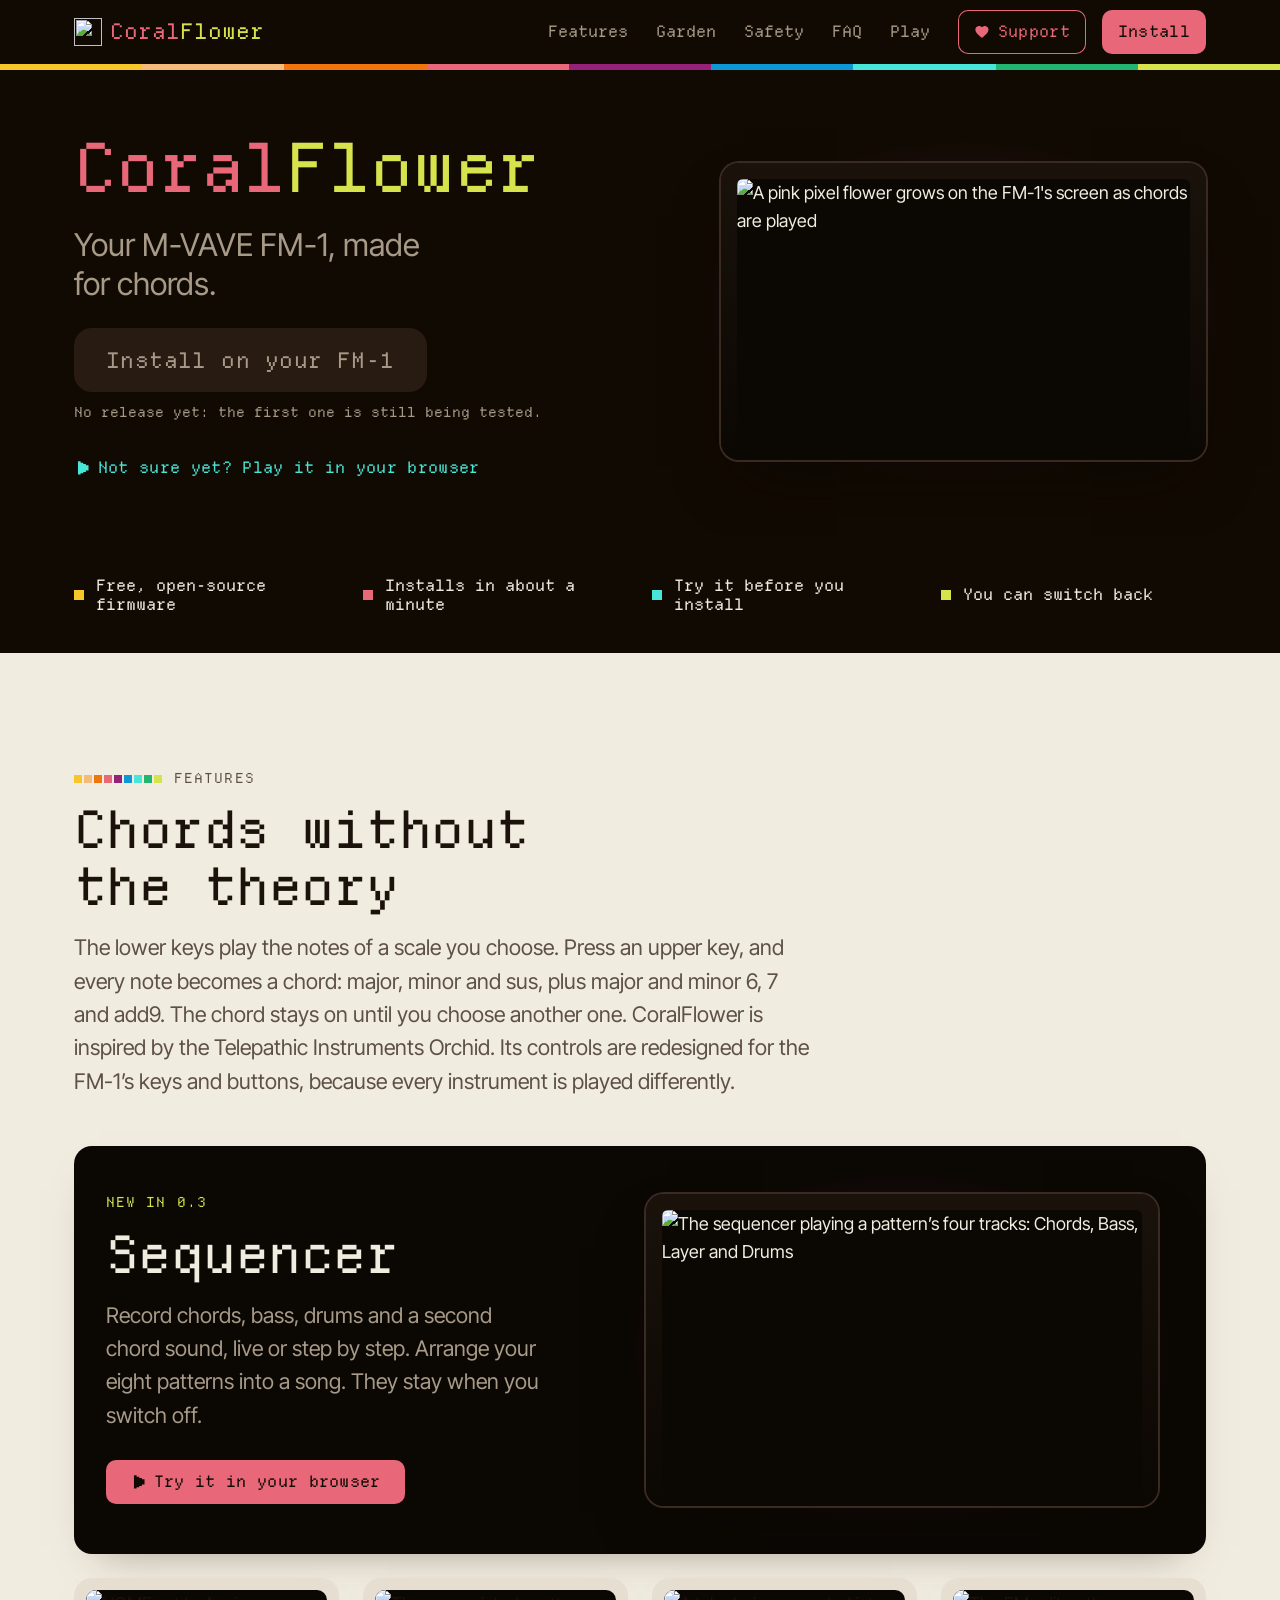
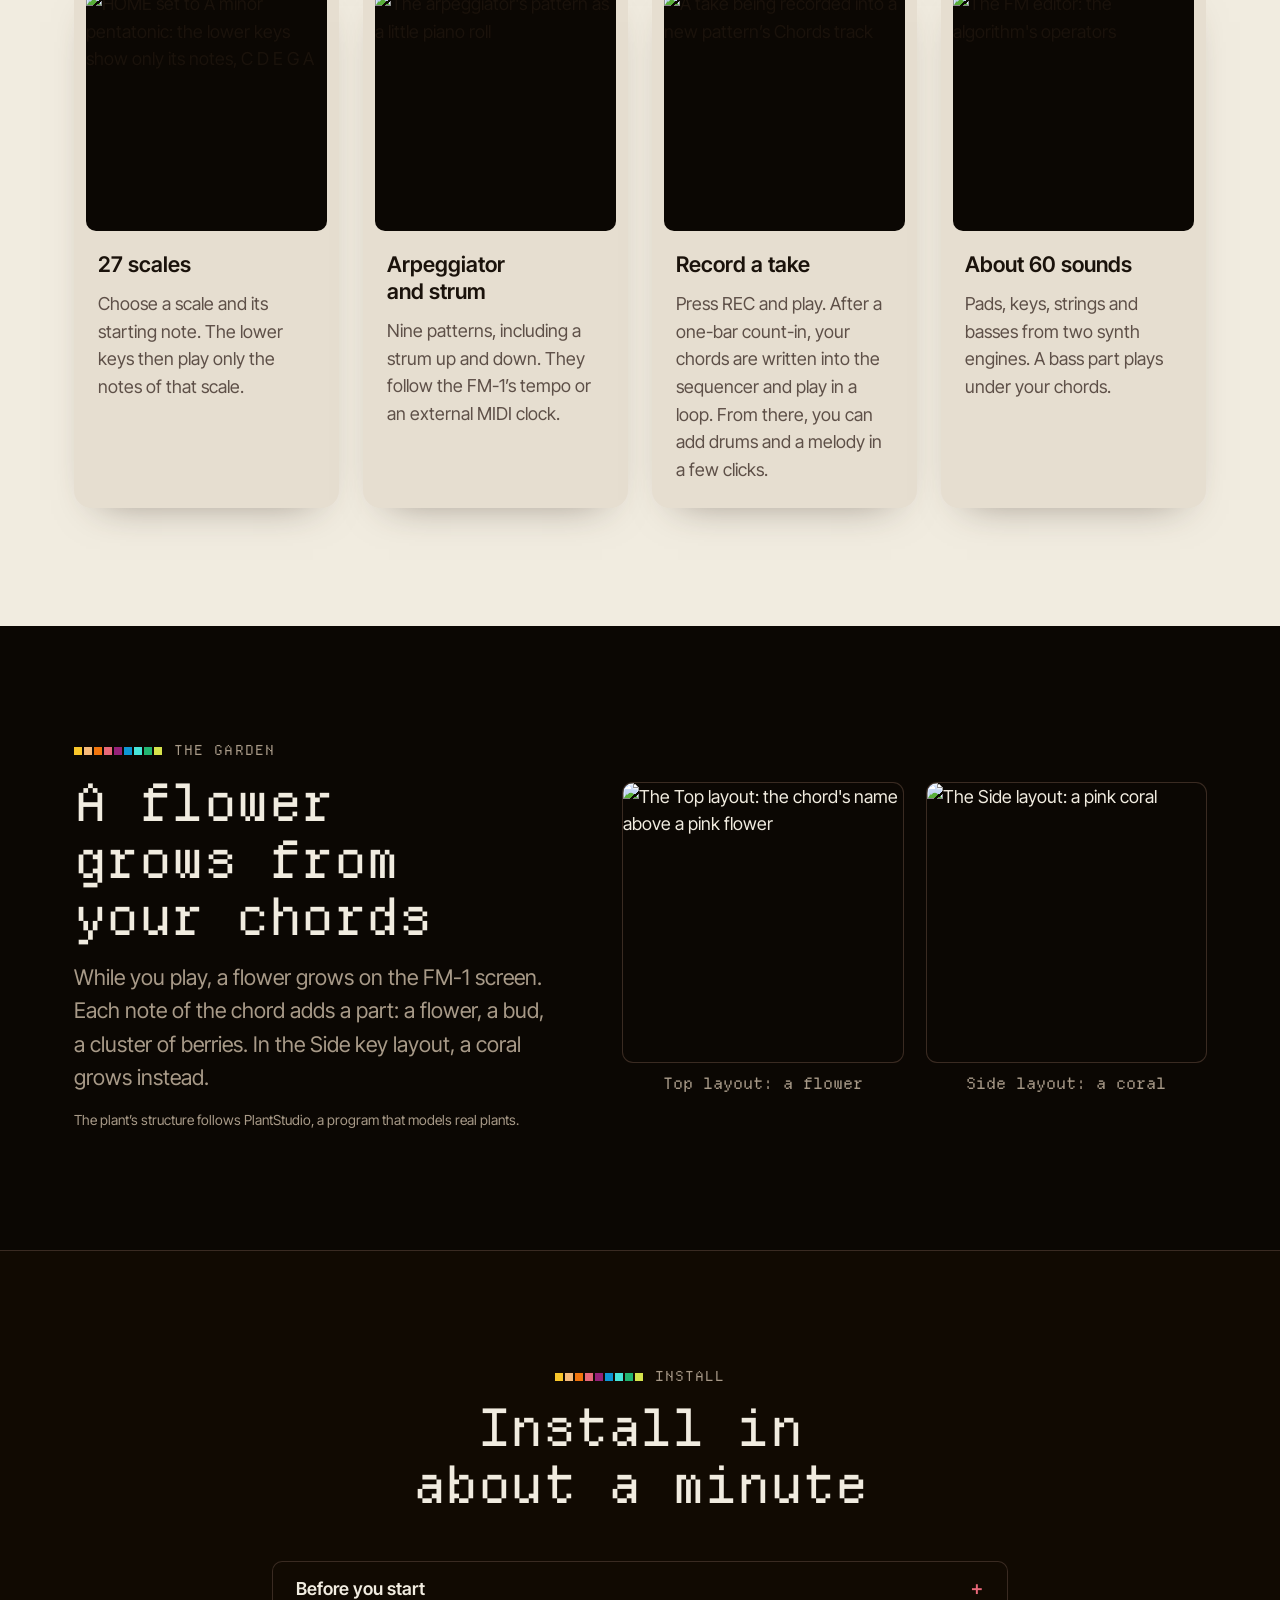
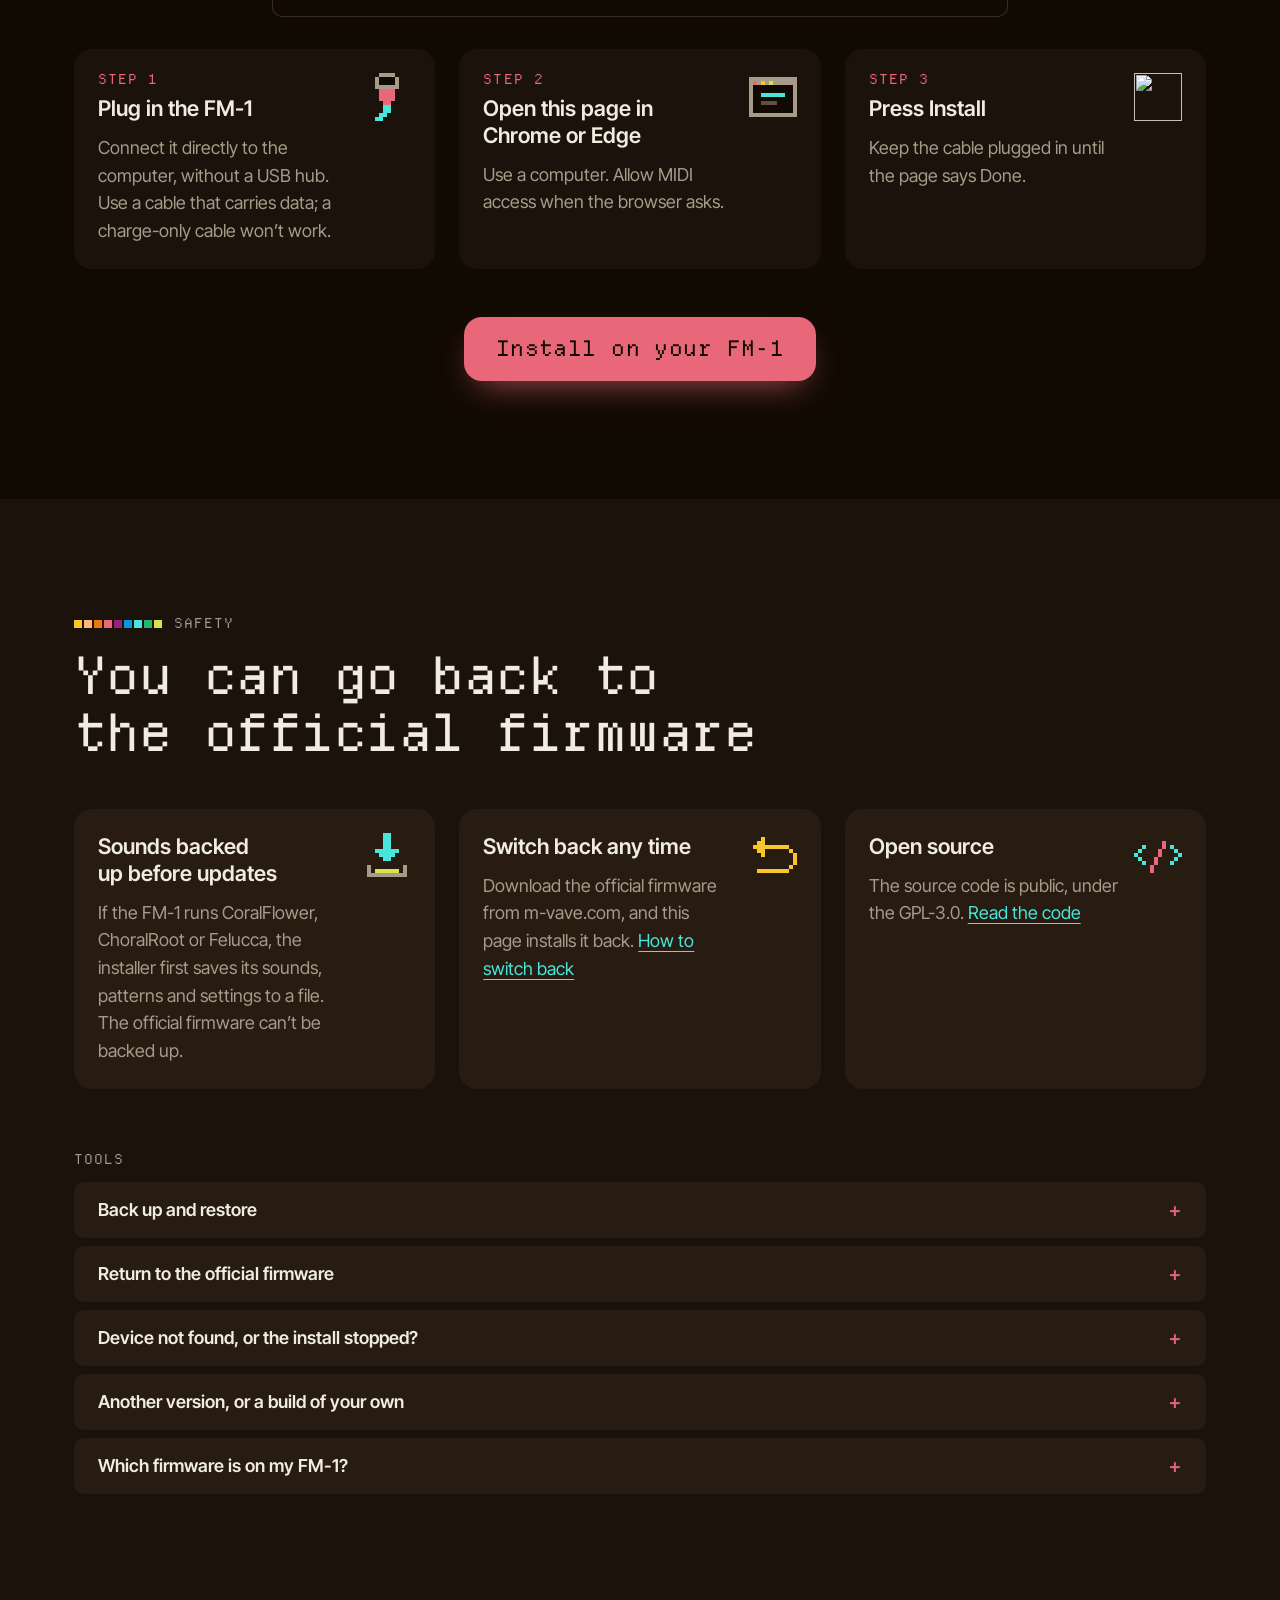
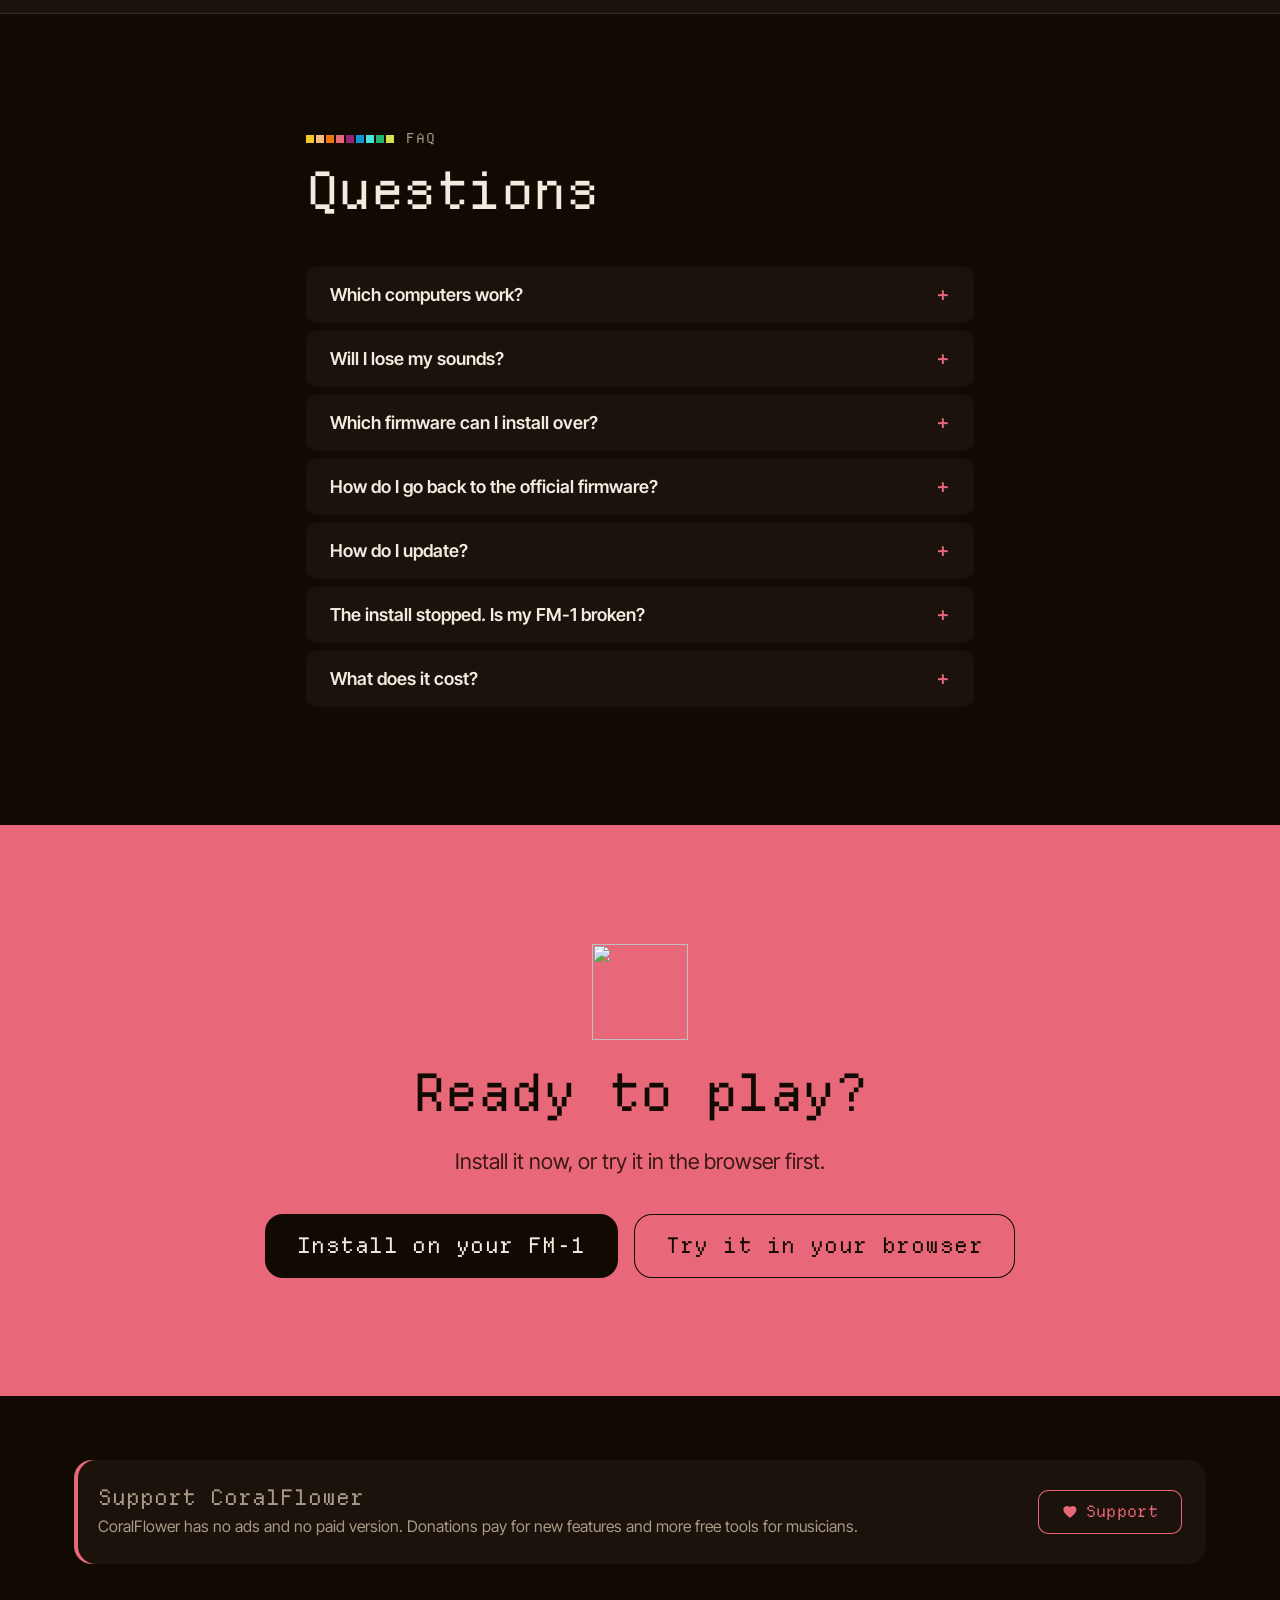
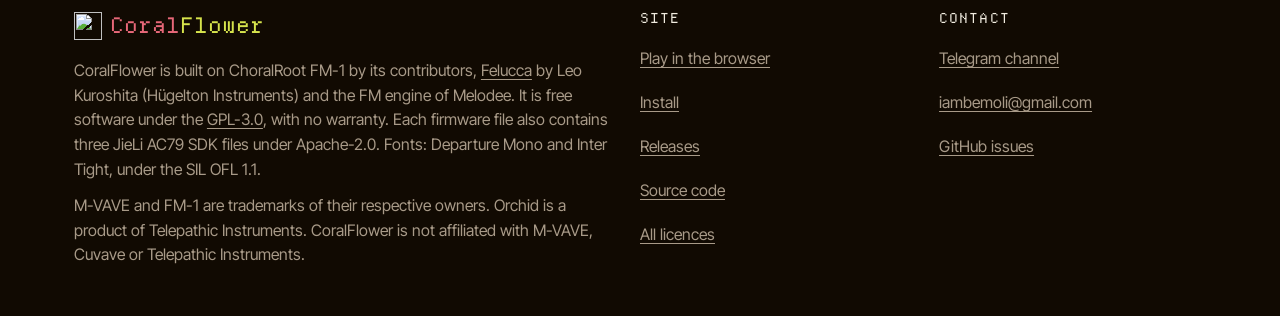
==== web/install/index.html @ 75992709 "Base: the 3IS tree (hardware layer, boot stub, update loader, build and release workflows), new READ" ====
<!doctype html>
<!-- SPDX-License-Identifier: GPL-3.0-only -->
<!-- The installer moved to the site's first page (web/index.html). This address stays for the links already out
     there (the README, posts): it forwards to the installer there. -->
<html lang="en">
<head>
<meta charset="utf-8">
<meta name="viewport" content="width=device-width, initial-scale=1">
<title>CoralFlower installer</title>
<meta http-equiv="refresh" content="0; url=../#install">
<link rel="canonical" href="../#install">
<link rel="icon" href="../favicon.svg" type="image/svg+xml">
<script>location.replace("../" + (location.hash || "#install"));</script>
</head>
<body>
<h1>CoralFlower installer</h1>
<p>The installer is on the <a href="../#install">CoralFlower page</a>.</p>
</body>
</html>
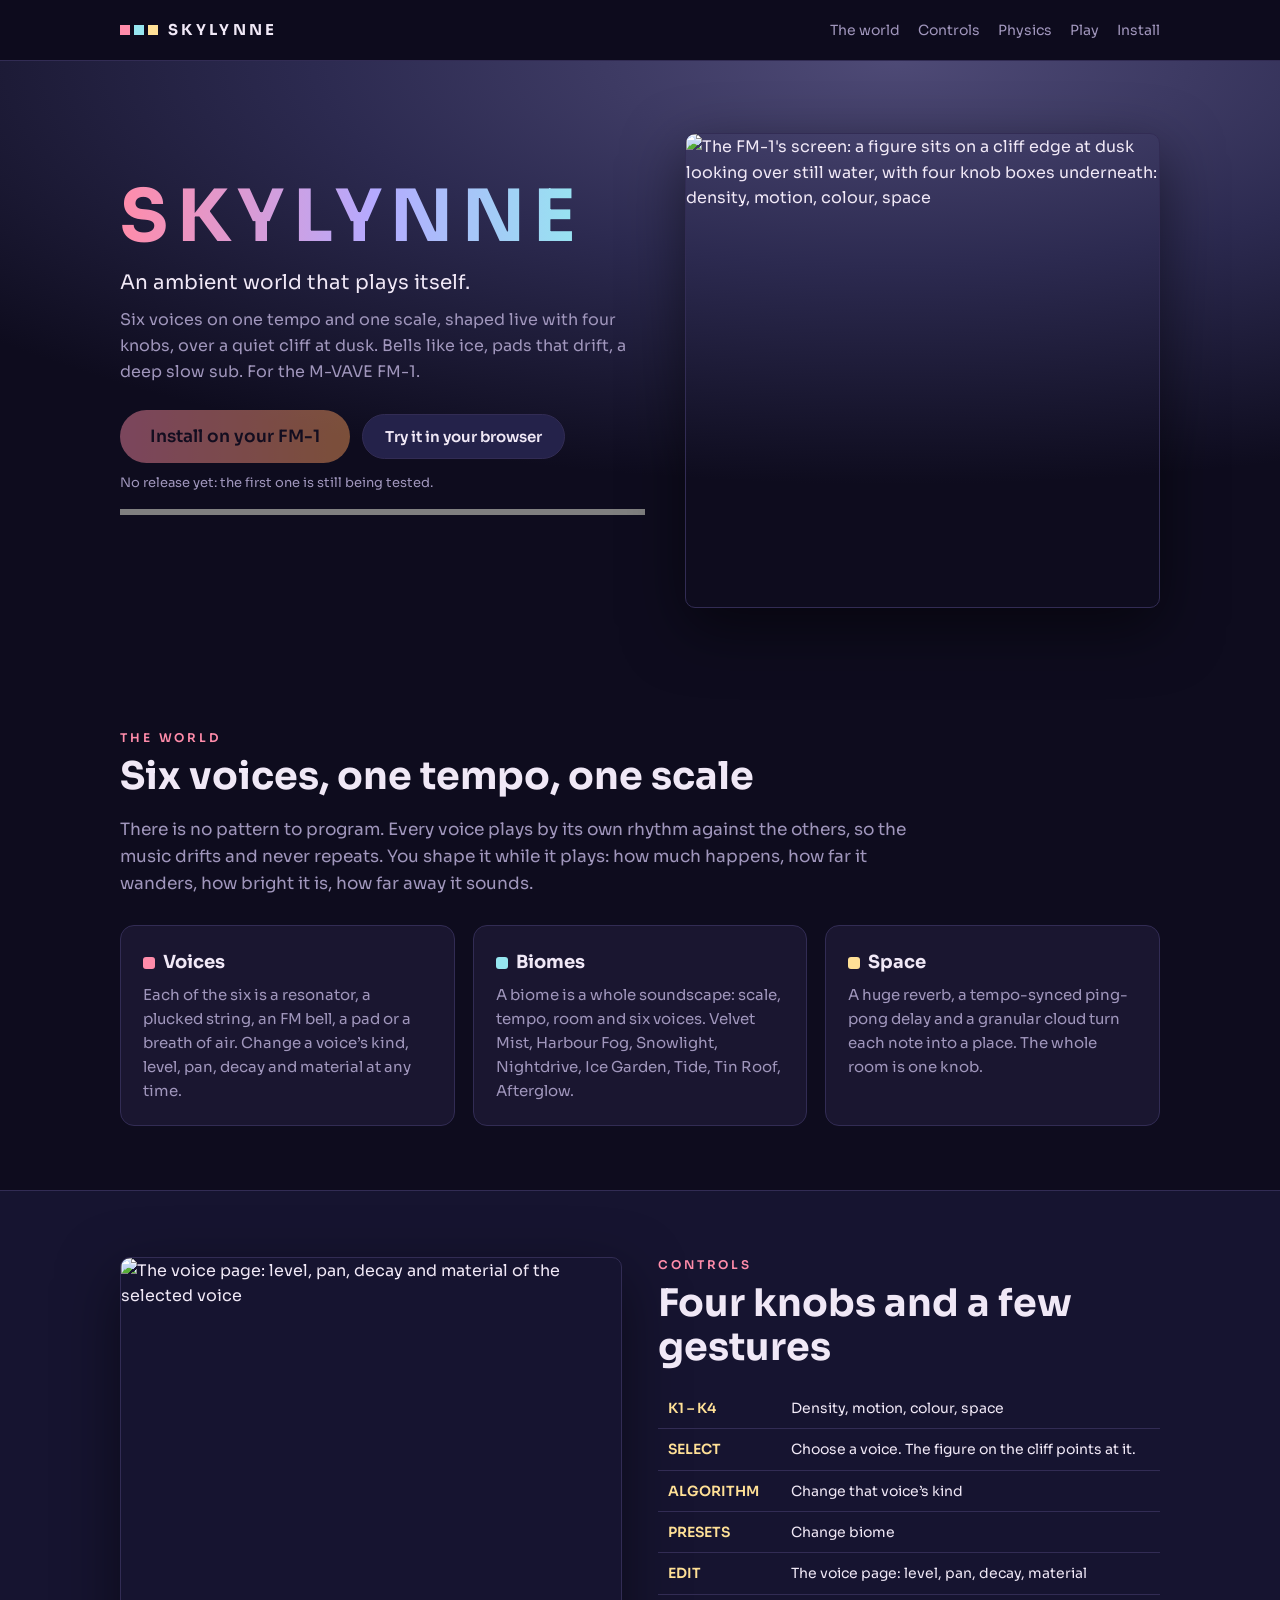
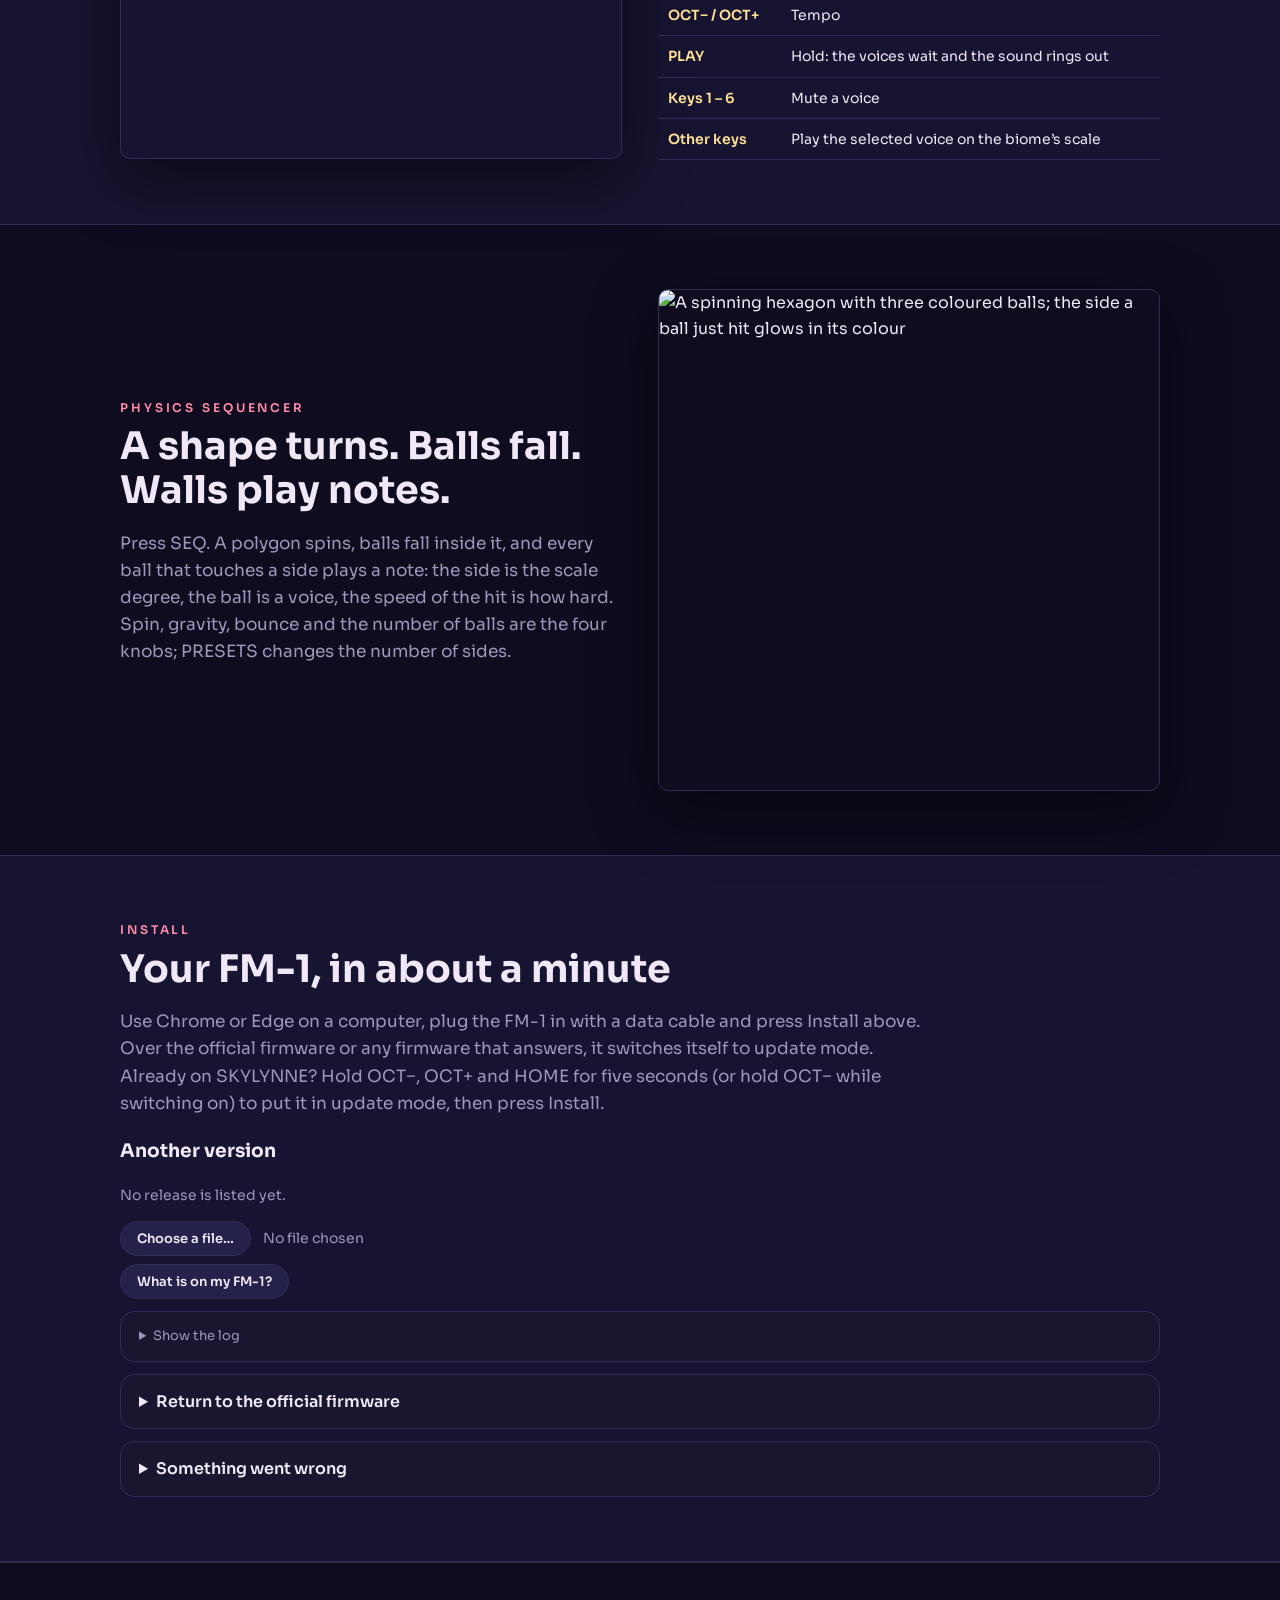
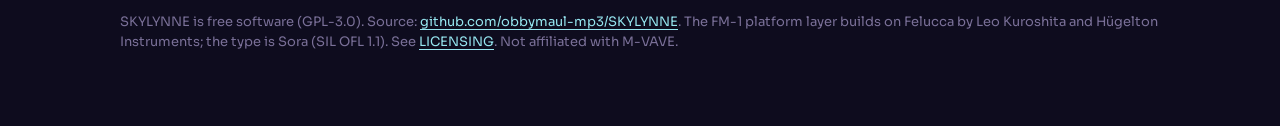
==== commit 6c188974: "SKYLYNNE: standalone firmware (six voices, physics sequencer, dusk cliff scene, browser build) Repla" ====
--- a/web/install/index.html
+++ b/web/install/index.html
@@ -1,19 +1,17 @@
 <!doctype html>
 <!-- SPDX-License-Identifier: GPL-3.0-only -->
-<!-- The installer moved to the site's first page (web/index.html). This address stays for the links already out
-     there (the README, posts): it forwards to the installer there. -->
+<!-- The installer is on the site's first page (web/index.html). This address stays for links already out there. -->
 <html lang="en">
 <head>
 <meta charset="utf-8">
 <meta name="viewport" content="width=device-width, initial-scale=1">
-<title>CoralFlower installer</title>
+<title>SKYLYNNE installer</title>
 <meta http-equiv="refresh" content="0; url=../#install">
 <link rel="canonical" href="../#install">
-<link rel="icon" href="../favicon.svg" type="image/svg+xml">
 <script>location.replace("../" + (location.hash || "#install"));</script>
 </head>
 <body>
-<h1>CoralFlower installer</h1>
-<p>The installer is on the <a href="../#install">CoralFlower page</a>.</p>
+<h1>SKYLYNNE installer</h1>
+<p>The installer is on the <a href="../#install">SKYLYNNE page</a>.</p>
 </body>
 </html>
